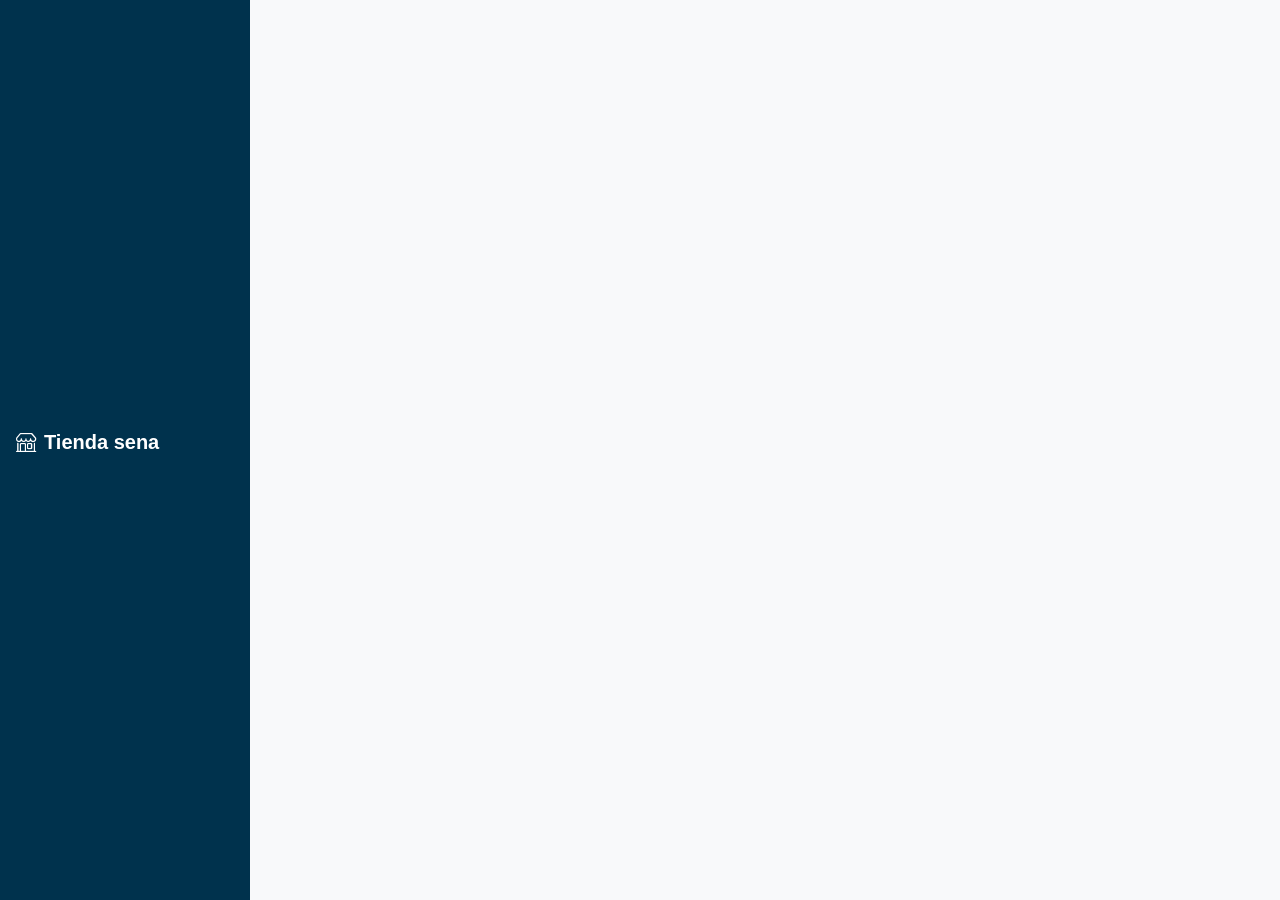
==== dashboard.html @ 0d090768 "dashboard html codigo" ====
<!DOCTYPE html>
<html lang="es">
<head>
    <meta charset="UTF-8">
    <meta name="viewport" content="width=device-width, initial-scale=1.0">
    <title>Iniciar Sesion Inventario ADSO</title>
    <!--CSS de Bootstrap 5.3.3 desde url prederteminada -->
    <link href="https://cdn.jsdelivr.net/npm/bootstrap@5.3.3/dist/css/bootstrap.min.css" rel="stylesheet">
    <!--Libreria de iconos de Bootstrap -->
    <link href="https://cdn.jsdelivr.net/npm/bootstrap-icons@1.11.3/font/bootstrap-icons.min.css" rel="stylesheet">
    <link href="css/estilos.css" rel="stylesheet"><!--llama los estilos personalizados-->
</head>
<body class="bg-body-tertiary">
    <!--menu lateral-->
    <!--offcanvas en pantallas menores al lg es un panel oculto que se desliaz-->
    <!--desde el lg se muestra normal. offcanvas-start lo hace salir por la izquierda . sidebar es muestra la calse  el id usa el boton q lo abre-->

    <aside class="offcanvas-lg offcanvas-start sidebar" tabindex="-1" id="menuLateral" arial-labelledby="tituloMenu">
        <!--Encabezado del panel; bootstrap solo lo muestra en celular-->
        <div class="offcanvas-header border-bottom border-secondary">
            <!--Nombre del sistema en el panel movil-->
            <h5 class="offcanvas-title" id="tituloMenu"><i class="bi bi-shop me-2"></i>Tienda sena</h5>
            <!--Boton X blanco de cierre del panel -->
            <button type="button" class="btn-close btn-close-white" data-bs-dismiss="offcanvas" data-bs-target="#menuLateral" arial-label="Cerrar menu"></button>
            <!--Cierra en encabezado movil-->
        </div>
        <!--Cuerpo del menu Flexbox en columan para apilar logo enlaces y boton de salida-->
        <div class="offcanvas-body d-flex-column p-3">
            <!--logo solo se ve en computador-->
            <a href="dashboard.html" class="d-none d-lg-flex align-items-center mb-3 text-white text-decoration-none fs-5 fw-bold">
                <!--Icono verde y nombre-->
                <i class="bi bi-shop me-2 text-sena"></i>Tienda sena 
                <!--Cierra logo-->
            </a>
        </div>

    </aside>
</body>
---- css/estilos.css ----
/* Hoja de estilos de software de inventarios*/



/* variables de marca es decir las generales*/
:root {/* es la raiz del documento las variables declaradas aqui sirven para toda la pagina*/
    --sena-verde: #39a900;/*toda variable inicia con -- el color esta en hexadecimal pero puede colocarlo en texto*/
    --sena-verde-oscuro: #2e8700;
    --sena-azul: #00324d;
    --sidebar-ancho: 250px/*ancho del menu lateral px es la unidad de medida de css*/
}

/* variables generales estilos que aplican a todas las paginas*/
body {/* afecta a todo el cuerpo de la pagina*/
    margin: 0; /*quita la margen que el navegador coloca el navegador por defecto*/
    font-family: "segoe UI", Roboto, Arial, sans-serif;/*tipos de letra si no existe pasa a la siguiente*/
}
/* texto verde sena */
.texto-sena {
    /*Usa la variable de marca*/
    color: var(--sena-verde);
}

/*boton con los colores del sena usando las variables de bootsatrap */
/*se usa junto a btn: class="btn btn-sena" */
.btn-sena {
    /*color de texto*/
    --bs-btn-color: #fff;
    /*color de fondo*/
    --bs-btn-bg: var(--sena-verde);
    /*color de borde*/
    --bs-btn-border-color:var(--sena-verde);
    /*texto con el mouse arriba */
    --bs-btn-hover-color: #fff;
    /*fondo con el mouse encima*/
    --bs-btn-hover-bg: var(--sena-verde-oscuro);
    /*borde con el mouse encima*/
    --bs--btn--border-color: var(--sena-verde-oscuro);
    /*texto mientras se hace clic */
    --bs--btn--active-color: #fff;
    /*fondo mientras se hace clic */
    --bs-btn-active-bg: var(--sena-verde-oscuro);
    /*borde mientras de hace clic*/
    --bs-btn-active-border-color: var(--sena-verde-oscuro);
    /*cierra la regla */
}
/* la coma aplica la misma regla a varios selectores: los campos con el foco*/
.form-control:focus,
/*las listas desplegables con foco*/
.form-select:focus,
/* y las casillas con foco*/
.form-check-input:focus {
    /*borde verde en lugar del azul de bootstrap*/
    border-color: var(--sena-verde);
    /* halo verde traslucido al rededor del campo*/
    box-shadow: 0 0 0. 25rem rgba(57, 169, 0, .25);
    /*cierre de la regla*/
}

/*casilla o interructor maracado */
.form-check-input:checked {
    /*relleno verde*/
    background-color: var(--sena-verde);
    /*borde verde*/
    border-color: var(--sena-verde);
    /*cierra la regla*/
}

/* login y registro*/
/* fondo de pantalla */
.login-fondo {
    /*alto minimo de toda la ventana */
    min-height: 100vh;
    /*flexbox*/
    display:flex;
    /*centrado vertical*/
    align-items: center;
    justify-content: center;
    /*relleno en celular*/
    padding: 1rem;
    /*el padding no suma al alto*/
    box-sizing: border-box;
    /*degradado azul - verde*/
    background: linear-gradient(135deg, var(--sena-azul), var(--sena-verde));
    /*cierra la regla */ 
}

/*tarjeta blanca */
.login-card {
    /*ancho completo*/
    width: 100%;
    /*hasta 420px*/
    max-width: 420px;
    /*fondo blanco*/
    background-color: #fff;
    /*esquinas redondeadas*/
    border-radius: 1rem;
    /*relleno interno*/
    padding: 2.5rem 2rem;
    /*el ancho incluye el relleno */
    box-sizing: border-box;
    /*sombra*/
    box-shadow: 0 1rem 3rem rgba(0, 0, .25);
    /* cierre regla*/
}

/* dos clases pegadas (sin espacio)  = elementos que tienen ambas clases
la usara el registro que tiene mas campos*/
.login-card.ancha {
    /*tarjeta mas ancha*/
    max-width: 680px;
    /*cierre de la regla */
}
/* Encabezado de la tarjeta */
.login-encabezado {
    /*centrado*/
    text-align: center;
    /*espacio inferior*/
    margin-bottom: 1.5rem;
    /* cierre de la regla */
}

/*titulo dentro del encabezado*/
.login-encabezado h1 {
    /*azul SENA */
    color: var(--sena-azul);
    /* Margen pequeño*/
    margin: .25rem 0;
    /*cierre de la regla */
}

/* textos pequeños de abajo*/
.login-pie {
    /*centrados*/
    text-align: center;
    /*letra pequeña*/
    font-size: .875rem;
    /*gris*/
    color: #6c757d;
    /*marguen superior */
    margin: 1.25rem 0 0;
    /*cierre de la regla */
}
/* panel menu lateral*/
/* clase del <aside> del menu lateral*/
.sidebar {
    /*fondo azul sena usamos !IMPORTANT por que en pantallas grandes Bootsatrap pone offcanvas-lg con fonfo trasnparente usando !important y solo asi podemos priorisarlo*/
    background-color: var(--sena-azul) !important;
    /*texto blanco dentro del menu*/
    color: #fff;
    /* cierre la regla */
}

/* enlaces del menu lateral */
.sidebar .nav-link {
    /*blanco al 75% los enlaces no activos se ven un poco apagados*/
    color: rgba(255, 255, 255, .75);
    /*esquinas redondeadas */
    border-radius: .5rem;
    /*separacion entre enlaces*/
    margin-bottom: .25rem;
    /*cierre de la regla */
}

/* enlace con el mouse encima*/
.sidebar .nav-link:hover {
    /*texto blanco*/
    color:#fff;
    /*texto blanco al 10% un resalte sutil*/
    background-color: rgba(255, 255, 255, .1);
    /*cierre de la regla*/
}

/* Enlace de la pagina actual (tiene las dos clases: nav-link y active*/
.sidebar  .nav-link.active {
    /*texto blanco*/
    color:#fff;
    /* fondo verde sena el usuario sabe enq modulo esta */
    background-color: var(--sena-verde);
    /*cierre la regla */
}

/* las reglas siguientes solo aplican en pantallas de 992 px o mas el breakpoint de bootstrap*/
@media (min-width:992px) {
    /* menu lateral del computador */
    .sidebar{
        /*queda fijo no se mueve al desplazar la pagina*/
        position: fixed;
        /*pegado arriba*/
        top: 0;
        /* y abajo ocupa todo el alto */
        bottom: 0;
        /*pegado a la izquierda*/
        left: 0;
        /*ancho tomado de la variable (250px)*/
        width: var(--sidebar-ancho);
    }

    /*cuerpo del menu computador*/
    .sidebar .offcanvas-body {
        /* ocupa todo el alto asi el boton cerra sesion queda al fondo*/
        height: 100%;
        /*si el menu es muy largo aparece la barra de desplazamiento*/
        overflow-y: auto;
    }

    /* contenedor de la barra superior + el contenido */
    .contenido {
        /* se corre a la derecha el ancho del menu para q no quede debajo de el */
        margin-left: var(--sidebar-ancho);
    }
/* cirre de la funcio @media*/
}

/* Tarjetas de los indicadores */
/*tarjetas con los numeros del dashboard (Kpi indicador clave*/
.tarjetas-kpi {
    /*sin borde general*/
    border: 0;
    /*excepto un franja verde a la izquierda*/
    border-left: 4px solid var(var(--sena-verde));
    /*anima  el movimiento y la sombra en 0.2 segundos*/
    transition: transform .2s, box-shadow .2s;
}

/* tarjeta con el mouse encima */

.tarjetas-kpi:hover {
    /*la sube 4px efecto de levantarse*/
    transform: translateY(-4px);
    /*Sombra mas marcada (!important para ganarle al shadow-sm*/
    box-shadow: 0 .5rem rgba(0, 0, 0, .12) !important;
}

/* cuadro de color que contiene el icono de la tarjeta*/
.icono-kpi {
    width: 52px;
    height: 52px;
    /* Flexbox para centrar el icono*/
    display: flex;
    align-items: center;
    justify-content: center;
    border-radius: .75rem;
    font-size: 1.5rem;
}

/* modulos de gestion */
/* circulo con las iniciales del usurio*/
.avatar {
    width: 38px;
    height: 38px;
    border-radius: 50%;
    /*flebox  en line para centrar las letras*/
    display: inline-flex;
    align-items: center;
    justify-content: center;
    /*letras seminegritas*/
    font-weight: 600;
    font-size: .85rem;
    /*evita que el circulo se aplaste falta de espacio*/
    flex-shrink: 0;
}

/*personalizamos la paginacion de bootstrapcon sus variables*/

.pagination{
/*color de los numeros*/
--bs-pagination-color: var(--sena-azul);
/*fondo de pagina activa */
--bs-pagination-active-bg: var(var(--sena-verde));
/*borde de pagina activa*/
--bs-pagination-active-border-color: var(var(--sena-verde));
}

/* tarjeta punteada que invita a crear una categoria nueva*/
.tarjeta-agregar {
    border: 2px dashed #ced4da;
    background-color: transparent;
    color: #6c757d;
    min-height: 200px;
    /*anima los cambios de color*/
    transition: border-color .2s, color .2s;
}
/*  al pasar el mouse */
.tarjeta-agregar:hover {
    border-color: var(--sena-verde);
    color: var(--sena-verde);
}
/* cuadro donde ira la foto del color*/
.miniatura {
    width: 48px;
    height: 48px;
    display: flex;
    align-items: center;
    border-radius: .5rem;
    background-color: #eef2f5;
    color: var(--sena-azul);
    font-size: 1.4rem;
    flex-shrink: 0;    
}

/* lista de categorias de la clase*/
.list-group {
    /*fonde item activo */
    --bs-list-group-active-bg: var(var(--sena-verde));
    /* borde de item activo*/
    --bs-list-group-active-border-color: var(var(--sena-verde));
}
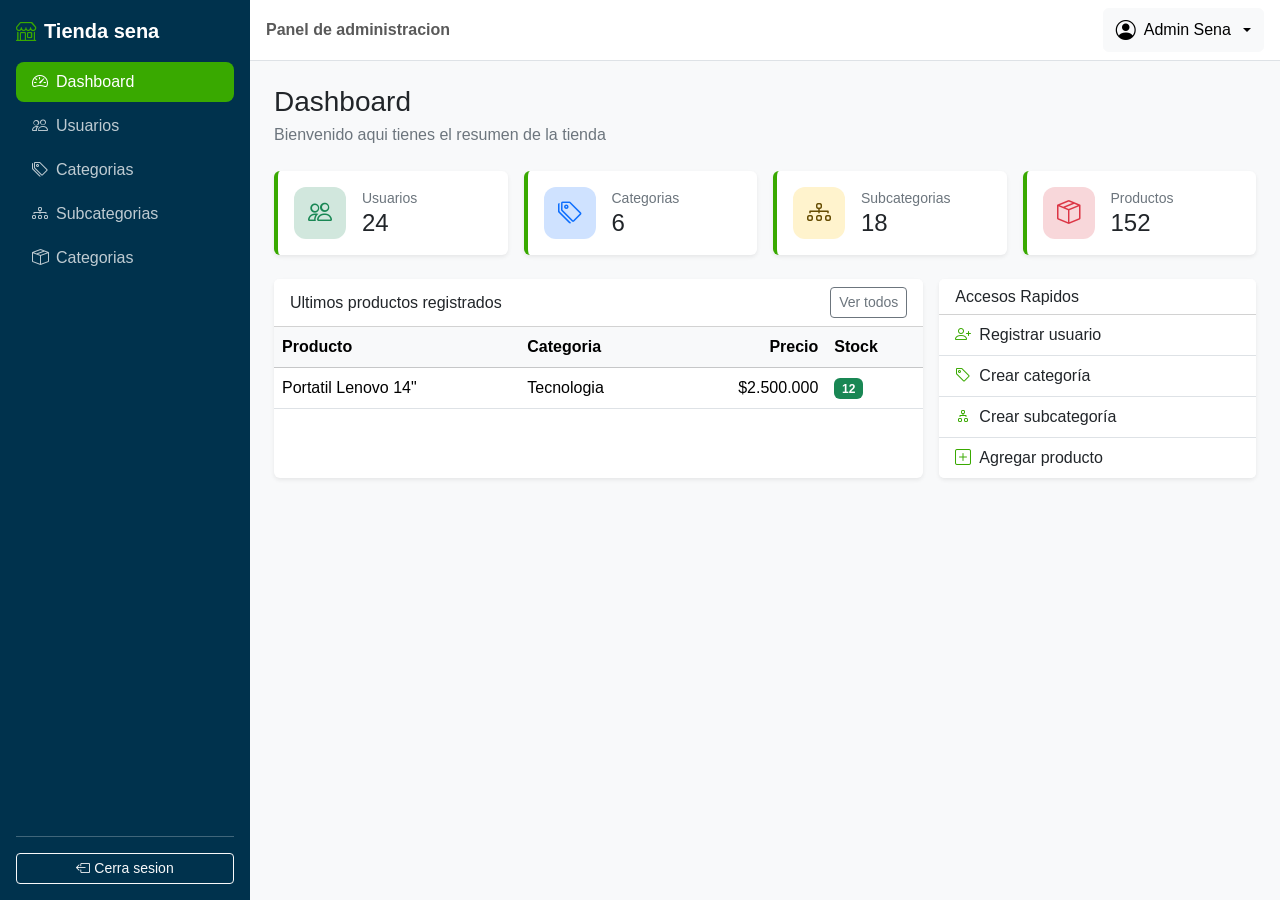
==== commit cd02662a: "dashboard final" ====
--- a/dashboard.html
+++ b/dashboard.html
@@ -3,7 +3,7 @@
 <head>
     <meta charset="UTF-8">
     <meta name="viewport" content="width=device-width, initial-scale=1.0">
-    <title>Iniciar Sesion Inventario ADSO</title>
+    <title>Dashboard Inventario ADSO</title>
     <!--CSS de Bootstrap 5.3.3 desde url prederteminada -->
     <link href="https://cdn.jsdelivr.net/npm/bootstrap@5.3.3/dist/css/bootstrap.min.css" rel="stylesheet">
     <!--Libreria de iconos de Bootstrap -->
@@ -15,24 +15,219 @@
     <!--offcanvas en pantallas menores al lg es un panel oculto que se desliaz-->
     <!--desde el lg se muestra normal. offcanvas-start lo hace salir por la izquierda . sidebar es muestra la calse  el id usa el boton q lo abre-->
 
-    <aside class="offcanvas-lg offcanvas-start sidebar" tabindex="-1" id="menuLateral" arial-labelledby="tituloMenu">
+    <aside class="offcanvas-lg offcanvas-start sidebar" tabindex="-1" id="menuLateral" aria-labelledby="tituloMenu">
         <!--Encabezado del panel; bootstrap solo lo muestra en celular-->
         <div class="offcanvas-header border-bottom border-secondary">
             <!--Nombre del sistema en el panel movil-->
             <h5 class="offcanvas-title" id="tituloMenu"><i class="bi bi-shop me-2"></i>Tienda sena</h5>
             <!--Boton X blanco de cierre del panel -->
-            <button type="button" class="btn-close btn-close-white" data-bs-dismiss="offcanvas" data-bs-target="#menuLateral" arial-label="Cerrar menu"></button>
+            <button type="button" class="btn-close btn-close-white" data-bs-dismiss="offcanvas" data-bs-target="#menuLateral" aria-label="Cerrar menu"></button>
             <!--Cierra en encabezado movil-->
         </div>
         <!--Cuerpo del menu Flexbox en columan para apilar logo enlaces y boton de salida-->
-        <div class="offcanvas-body d-flex-column p-3">
+        <div class="offcanvas-body d-flex flex-column p-3">
             <!--logo solo se ve en computador-->
             <a href="dashboard.html" class="d-none d-lg-flex align-items-center mb-3 text-white text-decoration-none fs-5 fw-bold">
                 <!--Icono verde y nombre-->
-                <i class="bi bi-shop me-2 text-sena"></i>Tienda sena 
+                <i class="bi bi-shop me-2 texto-sena"></i>Tienda sena
                 <!--Cierra logo-->
             </a>
+            <!--Lista  de navegacion en columna (flex-column) .nav-pills da forma de pildora al enlace activo mb-auto empuja lo que sigue hasta el fondo-->
+            <ul class="nav nav-pills flex-column mb-auto">
+                <!--Enlace al dashboard active lo resalta en verde y aria-current="page" avisa a los lectores de pantalla que es la pagina actual en cada modulo el active pasa su propio enlace-->
+                <li class="nav-item"><a href="dashboard.html" class="nav-link active" aria-current="page"><i class="bi bi-speedometer2 me-2"></i>Dashboard</a></li>
+                <!--Enalace a modulo usuarios-->
+                <li class="nav-item"><a href="usuarios.html" class="nav-link"><i class="bi bi-people me-2"></i>Usuarios</a></li>
+                <!--Link categoria-->
+                <li class="nav-item"><a href="categorias.html" class="nav-link"><i class="bi bi-tags me-2"></i>Categorias</a></li>
+                <li class="nav-item"><a href="subcategorias.html" class="nav-link"><i class="bi bi-diagram-3 me-2"></i>Subcategorias</a></li>
+                <li class="nav-item"><a href="productos.html" class="nav-link"><i class="bi bi-box-seam me-2"></i>Categorias</a></li>
+            </ul>
+            <hr>
+            <!--boton que vuelve al login asi se cierra la sesion-->
+            <a href="index.html" class="btn btn-outline-light btn-sm"><i class="bi bi-box-arrow-left me-1"></i>Cerra sesion</a>
+            <!--cierra el cuerpo del menu -->
         </div>
-
+        <!--cierra el menu lateral-->
     </aside>
-</body>+    <!--Zona derecha del dashboard-->
+    <div class="contenido">
+
+        <!--Barra superior-->
+        <!--Barra blanca con borde imferior, la deja pegada arriba al hacer scroll-->
+        <nav class="navbar bg-white border-bottom px-3 sticky-top">
+            <!--Boton para abrir el menu en celular lo oculta el computador el menu siempre se ve-->
+            <button class="btn btn-outline-secondary d-lg-none" type="button" data-bs-toggle="offcanvas" data-bs-target="#menuLateral" aria-controls="menuLateral" aria-label="Abrir menu">
+                <!--icono de menu hamburguesa-->
+                <i class="bi bi-list"></i>
+            </button>
+            <!--Texto de la barra se oculta en celulares muy pequeños-->
+            <span class="navbar-text fw-semibold d-none d-sm-inline">Panel de administracion</span>
+            <!--menu desplegable del usuario lo empuja a la derecha-->
+
+            <div class="dropdown ms-auto">
+                <!--boton que abre el desplegable-->
+                <button class="btn btn-light dropdown-toggle d-flex align-items-center gap-2" type="button" data-bs-toggle="dropdown" aria-expanded="false">
+                    <!--Icono de usuario-->
+                    <i class="bi bi-person-circle fs-5"></i>
+                    <!--nombre de usuario visible en tablet-->
+                    <span class="d-none d-md-inline">Admin Sena</span>
+                </button>
+                <!-- lista de opciones alinea a la derecha oara q no se slaga de la pantalla-->
+                 <ul class="dropdown-menu dropdown-menu-end shadow">
+                    <!--Encabezado clicable dentro del menu-->
+                    <li><h6 class="dropdown-header">admin@sena.edu.co</h6></li>
+                    <!--opcion del menu-->
+                    <li><a class="dropdown-item" href="#"><i class="bi bi-person me-2"></i>Mi perfil</a></li>
+                    <li><a class="dropdown-item text-danger" href="index.html"><i class="bi bi-box-arrow-left me-2"></i>Cerrar sesion</a></li>
+                 </ul>
+            </div>
+        </nav>
+
+        <!--Contenido de la pagina -->
+        <main class="p-3 p-md-4">
+            <!--Inicio del contenido-->
+            <!--bloque del titulo con marguen inferior-->
+            <div class="mb-4">
+                <!--Titulo de la pagina-->
+                <h1 class="h3 mb-1">Dashboard</h1>
+                <!--subtitulo en gris-->
+                <p class="text-secondary mb-0">Bienvenido aqui tienes el resumen de la tienda</p>
+            </div>
+
+            <!--tarjetas dfe indicadores -->
+            <div class="row row-cols-1 row-cols-sm-2 row-cols-xl-4 g-3 mb-4">
+                <!--columna 1 -->
+                <div class="col">
+                    <!--tarjeta con nuestra clase franja verde y animacion-->
+                    <div class="card tarjetas-kpi shadow-sm h-100">
+                        <!--cuerpo con flexbox icono y texto lado a lado separados-->
+                        <div class="card-body d-flex align-items-center gap-3">
+                            <!--cuadro de l icono fondo verde suave icono verde-->
+                            <div class="icono-kpi bg-success-subtle text-success"><i class="bi bi-people"></i></div>
+                            <div>
+                                <!--Nombre del indicador-->
+                                <p class="text-secondary small mb-0">Usuarios</p>
+                                <!--valor de ejemplo del indicador-->
+                                <h2 class="h4 mb-0">24</h2>
+                                <!--cierre del bloque de texto-->
+                            </div>
+                            <!--link estira este enlace sobre toda la tarjeta un clic en cualquier parte lleva al modulo-->
+                            <a href="usuarios.html" class="stretched-link" aria-label="ir a usuarios"></a>
+                        </div>
+                    </div>
+                </div>
+                <!--columna 2-->
+                <div class="col">
+                    <!--tarjeta con nuestra clase franja verde y animacion-->
+                    <div class="card tarjetas-kpi shadow-sm h-100">
+                        <!--cuerpo con flexbox icono y texto lado a lado separados-->
+                        <div class="card-body d-flex align-items-center gap-3">
+                            <!--cuadro de l icono fondo verde suave icono verde-->
+                            <div class="icono-kpi bg-primary-subtle text-primary"><i class="bi bi-tags"></i></div>
+                            <div>
+                                <!--Nombre del indicador-->
+                                <p class="text-secondary small mb-0">Categorias</p>
+                                <!--valor de ejemplo del indicador-->
+                                <h2 class="h4 mb-0">6</h2>
+                                <!--cierre del bloque de texto-->
+                            </div>
+                            <!--link estira este enlace sobre toda la tarjeta un clic en cualquier parte lleva al modulo-->
+                            <a href="categorias.html" class="stretched-link" aria-label="ir a categorias"></a>
+                        </div>
+                    </div>
+                </div>
+                <!--columna 3-->
+                <div class="col">
+                    <!--tarjeta con nuestra clase franja verde y animacion-->
+                    <div class="card tarjetas-kpi shadow-sm h-100">
+                        <!--cuerpo con flexbox icono y texto lado a lado separados-->
+                        <div class="card-body d-flex align-items-center gap-3">
+                            <!--cuadro de l icono fondo verde suave icono verde-->
+                            <div class="icono-kpi bg-warning-subtle text-warning-emphasis"><i class="bi bi-diagram-3"></i></div>
+                            <div>
+                                <!--Nombre del indicador-->
+                                <p class="text-secondary small mb-0">Subcategorias</p>
+                                <!--valor de ejemplo del indicador-->
+                                <h2 class="h4 mb-0">18</h2>
+                                <!--cierre del bloque de texto-->
+                            </div>
+                            <!--link estira este enlace sobre toda la tarjeta un clic en cualquier parte lleva al modulo-->
+                            <a href="subcategorias.html" class="stretched-link" aria-label="ir a subcategorias"></a>
+                        </div>
+                    </div>
+                </div>
+                <!--columna 4-->
+                <div class="col">
+                    <!--tarjeta con nuestra clase franja verde y animacion-->
+                    <div class="card tarjetas-kpi shadow-sm h-100">
+                        <!--cuerpo con flexbox icono y texto lado a lado separados-->
+                        <div class="card-body d-flex align-items-center gap-3">
+                            <!--cuadro de l icono fondo verde suave icono verde-->
+                            <div class="icono-kpi bg-danger-subtle text-danger"><i class="bi bi-box-seam"></i></div>
+                            <div>
+                                <!--Nombre del indicador-->
+                                <p class="text-secondary small mb-0">Productos</p>
+                                <!--valor de ejemplo del indicador-->
+                                <h2 class="h4 mb-0">152</h2>
+                                <!--cierre del bloque de texto-->
+                            </div>
+                            <!--link estira este enlace sobre toda la tarjeta un clic en cualquier parte lleva al modulo-->
+                            <a href="productos.html" class="stretched-link" aria-label="ir a productos"></a>
+                        </div>
+                    </div>
+                </div>
+            </div>
+
+            <!--segunda fila tabla  de la izquierda y accesos rapidos a la derecha -->
+
+            <div class="row g-3">
+                <!--Ultimos productos-->
+                <!--en compuador ocupa 8 de 12 columnas en celular todo el ancho-->
+                <div class="col-lg-8">
+                    <div class="card border-0 shadow-sm h-100">
+                        <!--encabezado de la tarjeta con titulo y enlace a los lados-->
+                        <div class="card-header bg-white d-flex justify-content-between align-items-center">
+                            <!--Titulo pequeño-->
+                            <h2 class="h6 mb-0">Ultimos productos registrados</h2>
+                            <!--boton que lleva al modulo productos-->
+                            <a href="productos.html" class="btn btn-sm btn-outline-secondary">Ver todos</a>
+                        </div>
+                        <!--permite desplazar la tabla ern celular -->
+                        <div class="table-responsive">
+                            <table class="table table-hover align-middle mb-0">
+                                <thead class="table-light">
+                                    <tr><th>Producto</th><th>Categoria</th><th class="text-end">Precio</th><th>Stock</th></tr>
+                                </thead>
+                                <!--Cuerpo de la tabla -->
+                                <tbody>
+                                    <tr><td>Portatil Lenovo 14"</td><td>Tecnologia</td><td class="text-end">$2.500.000</td><td><span class="badge text-bg-success">12</span></td></tr>
+                                </tbody>
+                            </table>
+                        </div>
+                    </div>
+                </div>
+
+                <div class="col-lg-4">
+                    <!--Tarjeta-->
+                    <div class="card border-0 shadow-sm h-100">
+                        <div class="card-header bg-white"><h2 class="h6 mb-0">Accesos Rapidos</h2></div>
+                        <div class="list-group list-group-flush">
+                            <a href="usuarios.html" class="list-group-item list-group-item-action"><i class="bi bi-person-plus me-2 texto-sena"></i>Registrar usuario</a>
+
+                            <a href="categorias.html" class="list-group-item list-group-item-action"><i class="bi bi-tag me-2 texto-sena"></i>Crear categoría</a>
+
+                            <a href="subcategorias.html" class="list-group-item list-group-item-action"><i class="bi bi-diagram-2 me-2 texto-sena"></i>Crear subcategoría</a>
+
+                            <a href="productos.html" class="list-group-item list-group-item-action"><i class="bi bi-plus-square me-2 texto-sena"></i>Agregar producto</a>
+                        </div>
+                    </div>
+                </div>
+            </div>
+        </main>
+    </div>
+
+    <!-- javascript  con bootstrap necesario para el menu deslizable-->
+     <script src="https://cnd/jsdelivr.net/npm/bootstrap@5.3.3/dist/js/bootstrap.bundle.min.js"></script>
+</body>
+</html>
--- a/css/estilos.css
+++ b/css/estilos.css
@@ -7,7 +7,7 @@
     --sena-verde: #39a900;/*toda variable inicia con -- el color esta en hexadecimal pero puede colocarlo en texto*/
     --sena-verde-oscuro: #2e8700;
     --sena-azul: #00324d;
-    --sidebar-ancho: 250px/*ancho del menu lateral px es la unidad de medida de css*/
+    --sidebar-ancho: 250px;/*ancho del menu lateral px es la unidad de medida de css*/
 }
 
 /* variables generales estilos que aplican a todas las paginas*/
@@ -35,9 +35,9 @@
     /*fondo con el mouse encima*/
     --bs-btn-hover-bg: var(--sena-verde-oscuro);
     /*borde con el mouse encima*/
-    --bs--btn--border-color: var(--sena-verde-oscuro);
+    --bs-btn-hover-border-color: var(--sena-verde-oscuro);
     /*texto mientras se hace clic */
-    --bs--btn--active-color: #fff;
+    --bs-btn-active-color: #fff;
     /*fondo mientras se hace clic */
     --bs-btn-active-bg: var(--sena-verde-oscuro);
     /*borde mientras de hace clic*/
@@ -53,7 +53,7 @@
     /*borde verde en lugar del azul de bootstrap*/
     border-color: var(--sena-verde);
     /* halo verde traslucido al rededor del campo*/
-    box-shadow: 0 0 0. 25rem rgba(57, 169, 0, .25);
+    box-shadow: 0 0 0.25rem rgba(57, 169, 0, .25);
     /*cierre de la regla*/
 }
 
@@ -218,7 +218,7 @@
     /*sin borde general*/
     border: 0;
     /*excepto un franja verde a la izquierda*/
-    border-left: 4px solid var(var(--sena-verde));
+    border-left: 4px solid var(--sena-verde);
     /*anima  el movimiento y la sombra en 0.2 segundos*/
     transition: transform .2s, box-shadow .2s;
 }
